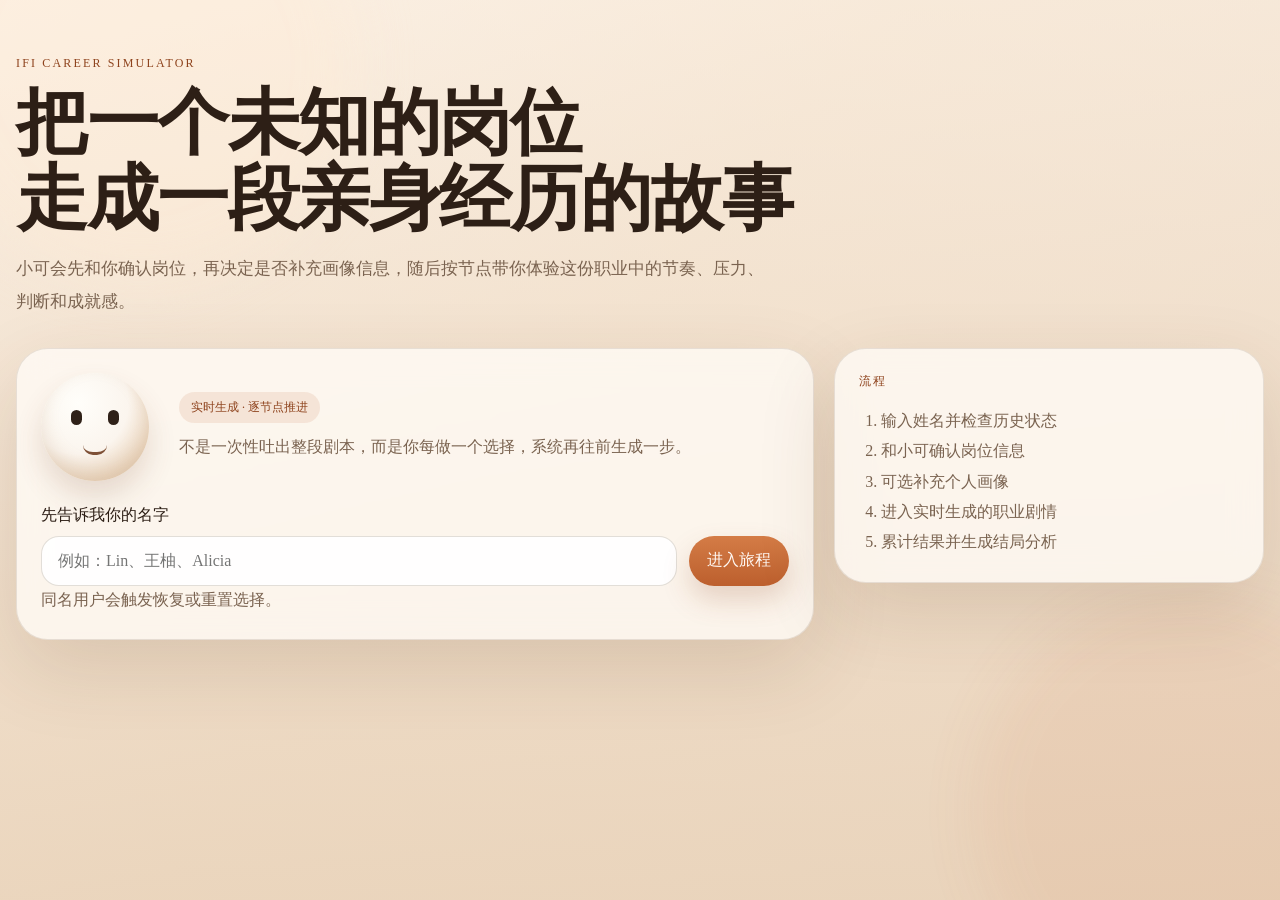
==== frontend/index.html @ 436dc7ae "feat: v2 重构 + 故事流式展示与小可跳动动画 主要变更： - 架构重构：从单文件改为 Flask Blueprint 分层架构（routes/services/models/agents） " ====
<!DOCTYPE html>
<html lang="zh-CN">
  <head>
    <meta charset="UTF-8" />
    <meta name="viewport" content="width=device-width, initial-scale=1.0" />
    <title>IFI Career Simulator</title>
    <link rel="stylesheet" href="./styles.css" />
  </head>
  <body>
    <div class="page-glow page-glow-left"></div>
    <div class="page-glow page-glow-right"></div>

    <main class="app-shell">
      <section class="hero-panel">
        <div class="hero-intro">
          <div class="hero-topline">IFI Career Simulator</div>
          <h1 class="hero-title">把一个未知的岗位<br />走成一段亲身经历的故事</h1>
          <p class="hero-copy">
            小可会先和你确认岗位，再决定是否补充画像信息，随后按节点带你体验这份职业中的节奏、压力、判断和成就感。
          </p>
        </div>

        <div class="hero-grid">
          <article class="glass-card hero-card">
            <div class="mascot-block">
              <div class="mascot" aria-hidden="true">
                <div class="mascot-eye left"></div>
                <div class="mascot-eye right"></div>
                <div class="mascot-mouth"></div>
              </div>
              <div>
                <p class="eyebrow">实时生成 · 逐节点推进</p>
                <p class="mascot-copy">
                  不是一次性吐出整段剧本，而是你每做一个选择，系统再往前生成一步。
                </p>
              </div>
            </div>

            <form id="username-form" class="entry-form">
              <label class="field-label" for="username-input">先告诉我你的名字</label>
              <div class="entry-row">
                <input
                  id="username-input"
                  class="text-input"
                  type="text"
                  maxlength="64"
                  placeholder="例如：Lin、王柚、Alicia"
                  autocomplete="off"
                />
                <button id="start-button" class="primary-btn" type="submit">进入旅程</button>
              </div>
              <p class="field-help">同名用户会触发恢复或重置选择。</p>
            </form>

            <div id="entry-status" class="status-banner hidden"></div>
          </article>

          <article class="glass-card side-card">
            <div class="section-kicker">流程</div>
            <ol class="phase-list">
              <li>输入姓名并检查历史状态</li>
              <li>和小可确认岗位信息</li>
              <li>可选补充个人画像</li>
              <li>进入实时生成的职业剧情</li>
              <li>累计结果并生成结局分析</li>
            </ol>
          </article>
        </div>
      </section>

      <section id="workspace" class="workspace hidden">
        <aside class="workspace-sidebar">
          <article class="glass-card sidebar-card identity-card">
            <div class="section-kicker">当前用户</div>
            <h2 id="sidebar-username" class="sidebar-title">-</h2>
            <p id="sidebar-phase" class="sidebar-meta">尚未开始</p>
            <p id="sidebar-last-active" class="sidebar-caption"></p>
          </article>

          <article class="glass-card sidebar-card">
            <div class="section-kicker">进度</div>
            <div id="phase-rail" class="phase-rail"></div>
          </article>

          <article class="glass-card sidebar-card">
            <div class="section-kicker">职业设定</div>
            <div id="job-summary" class="summary-block empty-copy">完成岗位收集后会显示。</div>
          </article>

          <article class="glass-card sidebar-card">
            <div class="section-kicker">分数</div>
            <div class="score-grid">
              <div class="score-item">
                <span>匹配度</span>
                <strong id="score-fit">0</strong>
              </div>
              <div class="score-item">
                <span>压力</span>
                <strong id="score-stress">0</strong>
              </div>
              <div class="score-item">
                <span>成长</span>
                <strong id="score-growth">0</strong>
              </div>
            </div>
          </article>

          <article class="glass-card sidebar-card">
            <div class="section-kicker">已做选择</div>
            <div id="choice-timeline" class="timeline empty-copy">剧情开始后会逐步记录。</div>
          </article>
        </aside>

        <section class="workspace-main">
          <article class="glass-card board-card">
            <div class="board-header">
              <div>
                <div class="section-kicker">消息面板</div>
                <h2 id="board-title" class="board-title">和小可开始对话</h2>
              </div>
              <button id="restart-button" class="ghost-btn hidden" type="button">重新开始</button>
            </div>

            <div id="global-status" class="status-banner hidden"></div>

            <div id="chat-panel" class="panel-section hidden">
              <div id="chat-stream" class="chat-stream"></div>
              <div class="composer-wrap">
                <form id="chat-form" class="composer-form">
                  <textarea
                    id="chat-input"
                    class="chat-input"
                    rows="3"
                    placeholder="把岗位名称、日常任务、行业、公司规模这些告诉小可。"
                  ></textarea>
                  <div class="composer-actions">
                    <button id="skip-profile-button" class="ghost-btn hidden" type="button">跳过画像</button>
                    <button id="send-button" class="primary-btn" type="submit">发送</button>
                  </div>
                </form>
              </div>
            </div>

            <div id="story-panel" class="panel-section hidden">
              <div id="story-meta" class="story-meta hidden"></div>
              <div id="story-stage" class="story-stage"></div>
            </div>
          </article>
        </section>
      </section>
    </main>

    <dialog id="resume-dialog" class="resume-dialog">
      <form method="dialog" class="resume-card">
        <p class="section-kicker">发现历史记录</p>
        <h2 id="resume-title" class="dialog-title">是否继续上次旅程？</h2>
        <p id="resume-copy" class="dialog-copy"></p>
        <div class="dialog-actions">
          <button id="resume-continue" class="primary-btn" value="continue">继续上次</button>
          <button id="resume-reset" class="ghost-btn" value="reset">重新开始</button>
        </div>
      </form>
    </dialog>

    <script src="./app.js"></script>
  </body>
</html>
---- frontend/styles.css ----
:root {
  --bg: #f6eadc;
  --bg-deep: #ead5bd;
  --panel: rgba(255, 251, 246, 0.78);
  --panel-strong: rgba(255, 252, 248, 0.96);
  --line: rgba(77, 49, 24, 0.12);
  --ink: #2d1f16;
  --muted: #7a6350;
  --accent: #bf6230;
  --accent-deep: #8e431d;
  --accent-soft: rgba(191, 98, 48, 0.12);
  --ok: #275f49;
  --warn: #9d4b31;
  --shadow: 0 28px 80px rgba(85, 49, 22, 0.14);
  --radius-xl: 32px;
  --radius-lg: 24px;
  --radius-md: 18px;
  --radius-sm: 12px;
}

* {
  box-sizing: border-box;
}

html,
body {
  margin: 0;
  min-height: 100%;
}

body {
  color: var(--ink);
  background:
    linear-gradient(180deg, rgba(255, 247, 238, 0.58), rgba(234, 213, 189, 0.82)),
    linear-gradient(130deg, #f7e9da 0%, #edd7bd 44%, #e4ccb4 100%);
  font-family: "Source Han Serif SC", "Noto Serif CJK SC", "Songti SC", Georgia, serif;
}

button,
input,
textarea {
  font: inherit;
}

button {
  border: 0;
}

.hidden {
  display: none !important;
}

.page-glow {
  position: fixed;
  width: 34vw;
  height: 34vw;
  border-radius: 999px;
  filter: blur(28px);
  opacity: 0.4;
  pointer-events: none;
  z-index: 0;
}

.page-glow-left {
  top: -12vw;
  left: -6vw;
  background: rgba(255, 236, 214, 0.92);
}

.page-glow-right {
  right: -10vw;
  bottom: -10vw;
  background: rgba(208, 119, 76, 0.22);
}

.app-shell {
  position: relative;
  z-index: 1;
  width: min(1280px, calc(100% - 32px));
  margin: 0 auto;
  padding: 28px 0 44px;
}

.hero-panel {
  display: grid;
  gap: 26px;
}

.hero-intro {
  display: grid;
  justify-items: start;
  gap: 14px;
  padding: 28px 0 4px;
  text-align: left;
}

.hero-topline,
.section-kicker {
  color: var(--accent-deep);
  font-size: 12px;
  letter-spacing: 0.18em;
  text-transform: uppercase;
}

.hero-title {
  max-width: 30ch;
  margin: 0;
  font-size: clamp(40px, 6vw, 72px);
  line-height: 1.06;
  letter-spacing: -0.02em;
}

.hero-copy {
  max-width: 760px;
  margin: 0;
  color: var(--muted);
  font-size: 17px;
  line-height: 1.95;
}

.hero-grid {
  display: grid;
  grid-template-columns: minmax(0, 1.3fr) minmax(280px, 0.7fr);
  gap: 20px;
  align-items: start;
}

.glass-card {
  border: 1px solid var(--line);
  border-radius: var(--radius-xl);
  background: var(--panel);
  box-shadow: var(--shadow);
  backdrop-filter: blur(16px);
}

.hero-card,
.side-card,
.sidebar-card,
.board-card {
  padding: 24px;
}

.mascot-block {
  display: grid;
  grid-template-columns: 120px 1fr;
  gap: 18px;
  align-items: center;
}

.mascot {
  position: relative;
  width: 108px;
  height: 108px;
  border-radius: 999px;
  background:
    radial-gradient(circle at 34% 28%, #fffefa 0%, #fbf5ee 48%, #edd9c3 74%, #dcc3a8 100%);
  box-shadow:
    inset 0 -10px 18px rgba(172, 133, 94, 0.18),
    0 16px 28px rgba(111, 69, 36, 0.16);
  animation: drift 3.6s ease-in-out infinite;
}

.mascot-eye,
.mascot-mouth {
  position: absolute;
}

.mascot-eye {
  top: 37px;
  width: 11px;
  height: 15px;
  border-radius: 999px;
  background: #2f2118;
}

.mascot-eye.left {
  left: 30px;
}

.mascot-eye.right {
  right: 30px;
}

.mascot-mouth {
  left: 50%;
  bottom: 26px;
  width: 24px;
  height: 10px;
  transform: translateX(-50%);
  border-bottom: 3px solid #7e5036;
  border-radius: 0 0 20px 20px;
}

@keyframes drift {
  0%,
  100% {
    transform: translateY(0);
  }
  50% {
    transform: translateY(-8px);
  }
}

.eyebrow {
  display: inline-flex;
  margin: 0 0 10px;
  padding: 7px 12px;
  border-radius: 999px;
  background: var(--accent-soft);
  color: var(--accent-deep);
  font-size: 12px;
}

.mascot-copy,
.field-help,
.sidebar-meta,
.sidebar-caption,
.empty-copy,
.dialog-copy {
  margin: 0;
  color: var(--muted);
  line-height: 1.8;
}

.entry-form {
  margin-top: 24px;
}

.field-label {
  display: block;
  margin-bottom: 10px;
  font-size: 16px;
}

.entry-row {
  display: grid;
  grid-template-columns: 1fr auto;
  gap: 12px;
}

.text-input,
.chat-input {
  width: 100%;
  padding: 15px 16px;
  border-radius: var(--radius-md);
  border: 1px solid rgba(77, 49, 24, 0.16);
  background: rgba(255, 255, 255, 0.88);
  color: var(--ink);
}

.text-input:focus,
.chat-input:focus {
  outline: 2px solid rgba(191, 98, 48, 0.18);
  border-color: rgba(191, 98, 48, 0.32);
}

.primary-btn,
.ghost-btn,
.option-btn {
  display: inline-flex;
  align-items: center;
  justify-content: center;
  min-height: 48px;
  padding: 12px 18px;
  border-radius: 999px;
  cursor: pointer;
  transition: transform 180ms ease, box-shadow 180ms ease, background 180ms ease;
}

.primary-btn {
  color: #fff8f3;
  background: linear-gradient(180deg, #d47c46 0%, #bc5f2d 100%);
  box-shadow: 0 14px 28px rgba(151, 83, 45, 0.22);
}

.ghost-btn {
  color: var(--ink);
  background: rgba(255, 255, 255, 0.82);
  border: 1px solid rgba(77, 49, 24, 0.12);
}

.primary-btn:hover,
.ghost-btn:hover,
.option-btn:hover {
  transform: translateY(-1px);
}

.phase-list {
  margin: 16px 0 0;
  padding-left: 22px;
  color: var(--muted);
  line-height: 1.9;
}

.workspace {
  display: grid;
  grid-template-columns: minmax(280px, 340px) minmax(0, 1fr);
  gap: 20px;
  margin-top: 24px;
}

.workspace-sidebar {
  display: grid;
  gap: 18px;
  align-content: start;
}

.sidebar-title,
.board-title,
.dialog-title {
  margin: 6px 0 0;
  font-size: clamp(26px, 3vw, 38px);
}

.summary-block {
  margin-top: 14px;
  line-height: 1.8;
}

.summary-block p {
  margin: 0 0 10px;
}

.summary-block p:last-child {
  margin-bottom: 0;
}

.score-grid {
  display: grid;
  grid-template-columns: repeat(3, minmax(0, 1fr));
  gap: 10px;
  margin-top: 16px;
}

.score-item {
  padding: 14px 12px;
  border-radius: var(--radius-md);
  background: rgba(255, 255, 255, 0.76);
  border: 1px solid rgba(77, 49, 24, 0.08);
  text-align: center;
}

.score-item span {
  display: block;
  color: var(--muted);
  font-size: 13px;
}

.score-item strong {
  display: block;
  margin-top: 6px;
  font-size: 28px;
}

.phase-rail,
.timeline {
  display: grid;
  gap: 10px;
  margin-top: 14px;
}

.phase-chip,
.timeline-item {
  padding: 12px 14px;
  border-radius: var(--radius-sm);
  background: rgba(255, 255, 255, 0.74);
  border: 1px solid rgba(77, 49, 24, 0.08);
}

.phase-chip.active {
  background: rgba(191, 98, 48, 0.12);
  border-color: rgba(191, 98, 48, 0.2);
}

.phase-chip.done {
  background: rgba(39, 95, 73, 0.1);
  border-color: rgba(39, 95, 73, 0.18);
}

.board-header {
  display: flex;
  justify-content: space-between;
  align-items: start;
  gap: 16px;
}

.status-banner {
  margin-top: 18px;
  padding: 14px 16px;
  border-radius: var(--radius-md);
  background: rgba(255, 255, 255, 0.82);
  border: 1px solid rgba(77, 49, 24, 0.08);
  color: var(--muted);
  line-height: 1.7;
}

.status-banner.error {
  color: var(--warn);
  background: rgba(255, 241, 236, 0.92);
  border-color: rgba(157, 75, 49, 0.18);
}

.status-banner.success {
  color: var(--ok);
  background: rgba(241, 255, 249, 0.92);
  border-color: rgba(39, 95, 73, 0.18);
}

.panel-section {
  margin-top: 22px;
}

.chat-stream {
  display: grid;
  gap: 14px;
  max-height: 62vh;
  overflow: auto;
  padding-right: 4px;
}

.message {
  display: grid;
  gap: 8px;
  padding: 16px 18px;
  border-radius: var(--radius-lg);
  background: rgba(255, 255, 255, 0.82);
  border: 1px solid rgba(77, 49, 24, 0.08);
}

.message.user {
  background: rgba(247, 233, 216, 0.92);
}

.message-role {
  color: var(--accent-deep);
  font-size: 12px;
  letter-spacing: 0.08em;
  text-transform: uppercase;
}

.message-content {
  line-height: 1.9;
  white-space: pre-wrap;
  word-break: break-word;
}

.composer-wrap {
  margin-top: 18px;
  padding-top: 18px;
  border-top: 1px solid rgba(77, 49, 24, 0.08);
}

.composer-form {
  display: grid;
  gap: 12px;
}

.chat-input {
  min-height: 110px;
  resize: vertical;
  line-height: 1.8;
}

.composer-actions {
  display: flex;
  justify-content: space-between;
  gap: 12px;
  align-items: center;
}

.story-meta,
.story-card,
.ending-card {
  padding: 22px;
  border-radius: var(--radius-lg);
  background: rgba(255, 255, 255, 0.8);
  border: 1px solid rgba(77, 49, 24, 0.08);
}

.story-meta {
  margin-bottom: 16px;
}

.story-meta h3,
.story-card h3,
.ending-card h3 {
  margin: 10px 0 0;
  font-size: 28px;
}

.story-body,
.ending-body {
  margin-top: 16px;
}

.story-body p,
.ending-body p {
  margin: 0 0 14px;
  line-height: 1.95;
}

.options-grid {
  display: grid;
  gap: 12px;
  margin-top: 18px;
}

.option-btn {
  justify-content: flex-start;
  min-height: 64px;
  padding: 16px 18px;
  border-radius: var(--radius-md);
  text-align: left;
  background: rgba(246, 238, 228, 0.82);
  border: 1px solid rgba(77, 49, 24, 0.12);
  color: var(--ink);
}

.option-btn:disabled,
.primary-btn:disabled,
.ghost-btn:disabled {
  cursor: not-allowed;
  opacity: 0.55;
  transform: none;
}

.resume-dialog {
  width: min(520px, calc(100% - 24px));
  padding: 0;
  border: 0;
  background: transparent;
}

.resume-dialog::backdrop {
  background: rgba(42, 28, 18, 0.32);
  backdrop-filter: blur(8px);
}

.resume-card {
  padding: 24px;
  border-radius: var(--radius-xl);
  border: 1px solid var(--line);
  background: rgba(255, 250, 245, 0.98);
  box-shadow: var(--shadow);
}

.dialog-actions {
  display: flex;
  flex-wrap: wrap;
  gap: 12px;
  margin-top: 18px;
}

/* --- Streaming card --- */

.streaming-card {
  display: grid;
  grid-template-columns: 56px 1fr;
  gap: 18px;
  align-items: start;
}

.streaming-mascot {
  position: sticky;
  top: 22px;
  width: 48px;
  height: 48px;
  margin-top: 4px;
  animation: mascot-bounce 2s cubic-bezier(0.33, 0, 0.67, 1) infinite;
  transition: opacity 0.4s ease;
}

.streaming-mascot.fade-out {
  opacity: 0;
  pointer-events: none;
}

.streaming-mascot-inner {
  position: relative;
  width: 48px;
  height: 48px;
  border-radius: 999px;
  background:
    radial-gradient(circle at 34% 28%, #fffefa 0%, #fbf5ee 48%, #edd9c3 74%, #dcc3a8 100%);
  box-shadow:
    inset 0 -4px 8px rgba(172, 133, 94, 0.18),
    0 6px 14px rgba(111, 69, 36, 0.16);
}

.streaming-mascot-inner .mascot-eye {
  top: 16px;
  width: 5px;
  height: 7px;
}

.streaming-mascot-inner .mascot-eye.left {
  left: 14px;
}

.streaming-mascot-inner .mascot-eye.right {
  right: 14px;
}

.streaming-mascot-inner .mascot-mouth {
  bottom: 11px;
  width: 12px;
  height: 5px;
  border-bottom-width: 2px;
}

@keyframes mascot-bounce {
  0% {
    transform: translateY(0) scaleX(1) scaleY(1);
  }
  20% {
    transform: translateY(-12px) scaleX(0.96) scaleY(1.04);
  }
  40% {
    transform: translateY(-14px) scaleX(0.95) scaleY(1.05);
  }
  50% {
    transform: translateY(0) scaleX(1.12) scaleY(0.88);
  }
  56% {
    transform: translateY(-4px) scaleX(0.98) scaleY(1.02);
  }
  64% {
    transform: translateY(0) scaleX(1.04) scaleY(0.96);
  }
  70%, 100% {
    transform: translateY(0) scaleX(1) scaleY(1);
  }
}

.streaming-content {
  min-height: 80px;
}

.streaming-kicker {
  animation: pulse-opacity 1.5s ease-in-out infinite;
}

@keyframes pulse-opacity {
  0%, 100% { opacity: 1; }
  50% { opacity: 0.45; }
}

.streaming-title {
  margin: 10px 0 0;
  font-size: 28px;
  opacity: 0;
  transform: translateY(4px);
  transition: opacity 0.3s ease, transform 0.3s ease;
}

.streaming-title.visible {
  opacity: 1;
  transform: translateY(0);
}

.streaming-body {
  margin-top: 16px;
}

.streaming-body p {
  margin: 0 0 14px;
  line-height: 1.95;
  white-space: pre-wrap;
  word-break: break-word;
}

@media (max-width: 960px) {
  .hero-grid,
  .workspace,
  .mascot-block,
  .entry-row {
    grid-template-columns: 1fr;
  }

  .app-shell {
    width: min(100%, calc(100% - 20px));
    padding-top: 20px;
  }

  .hero-title {
    max-width: 100%;
  }

  .hero-intro {
    justify-items: start;
    text-align: left;
    padding-top: 8px;
  }

  .composer-actions,
  .board-header {
    flex-direction: column;
    align-items: stretch;
  }
}
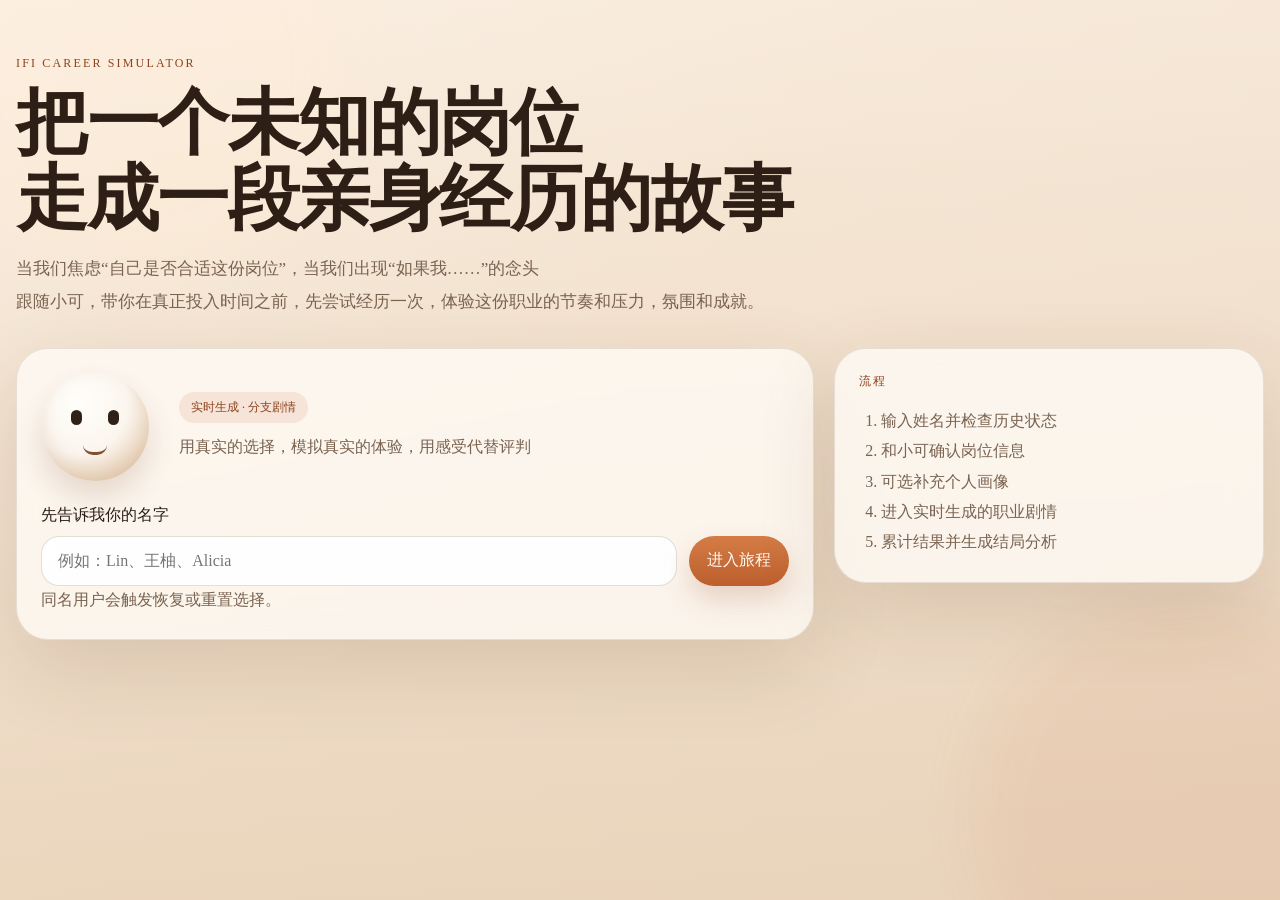
==== commit 016eabd2: "copy: 更新首页文案和小可开场白 - 首页 hero 文案改为"if I"概念定位，强调体验感 - 小可开场白增加 JD 粘贴引导，降低用户输入门槛  Co-Authored-By: Claude" ====
--- a/frontend/index.html
+++ b/frontend/index.html
@@ -16,7 +16,8 @@
           <div class="hero-topline">IFI Career Simulator</div>
           <h1 class="hero-title">把一个未知的岗位<br />走成一段亲身经历的故事</h1>
           <p class="hero-copy">
-            小可会先和你确认岗位，再决定是否补充画像信息，随后按节点带你体验这份职业中的节奏、压力、判断和成就感。
+            当我们焦虑“自己是否合适这份岗位”，当我们出现“如果我……”的念头<br />
+            跟随小可，带你在真正投入时间之前，先尝试经历一次，体验这份职业的节奏和压力，氛围和成就。
           </p>
         </div>
 
@@ -29,9 +30,9 @@
                 <div class="mascot-mouth"></div>
               </div>
               <div>
-                <p class="eyebrow">实时生成 · 逐节点推进</p>
+                <p class="eyebrow">实时生成 · 分支剧情</p>
                 <p class="mascot-copy">
-                  不是一次性吐出整段剧本，而是你每做一个选择，系统再往前生成一步。
+                  用真实的选择，模拟真实的体验，用感受代替评判
                 </p>
               </div>
             </div>
@@ -131,7 +132,7 @@
                     id="chat-input"
                     class="chat-input"
                     rows="3"
-                    placeholder="把岗位名称、日常任务、行业、公司规模这些告诉小可。"
+                    placeholder=""
                   ></textarea>
                   <div class="composer-actions">
                     <button id="skip-profile-button" class="ghost-btn hidden" type="button">跳过画像</button>
@@ -150,6 +151,19 @@
       </section>
     </main>
 
+    <section id="admin-panel" class="admin-panel hidden">
+      <header class="admin-header">
+        <h2 class="admin-title">管理员后台</h2>
+        <button id="admin-logout" class="ghost-btn" type="button">退出</button>
+      </header>
+      <div class="admin-content">
+        <aside id="admin-user-list" class="admin-sidebar glass-card"></aside>
+        <main id="admin-detail" class="admin-main glass-card">
+          <p class="empty-copy">选择左侧用户查看详情</p>
+        </main>
+      </div>
+    </section>
+
     <dialog id="resume-dialog" class="resume-dialog">
       <form method="dialog" class="resume-card">
         <p class="section-kicker">发现历史记录</p>
--- a/frontend/styles.css
+++ b/frontend/styles.css
@@ -444,6 +444,78 @@
   word-break: break-word;
 }
 
+.message-with-avatar {
+  display: grid;
+  grid-template-columns: 36px 1fr;
+  gap: 12px;
+  align-items: start;
+}
+
+.chat-mascot {
+  width: 32px;
+  height: 32px;
+  margin-top: 2px;
+}
+
+.chat-mascot.bouncing {
+  animation: mascot-bounce 2s cubic-bezier(0.33, 0, 0.67, 1) infinite;
+}
+
+.chat-mascot-inner {
+  position: relative;
+  width: 32px;
+  height: 32px;
+  border-radius: 999px;
+  background: radial-gradient(circle at 34% 28%, #fffefa 0%, #fbf5ee 48%, #edd9c3 74%, #dcc3a8 100%);
+  box-shadow: inset 0 -3px 6px rgba(172, 133, 94, 0.18), 0 4px 10px rgba(111, 69, 36, 0.12);
+}
+
+.chat-mascot-inner .mascot-eye {
+  top: 11px;
+  width: 4px;
+  height: 5px;
+}
+
+.chat-mascot-inner .mascot-eye.left {
+  left: 9px;
+}
+
+.chat-mascot-inner .mascot-eye.right {
+  right: 9px;
+}
+
+.chat-mascot-inner .mascot-mouth {
+  bottom: 7px;
+  width: 8px;
+  height: 4px;
+  border-bottom-width: 1.5px;
+}
+
+.chat-options {
+  display: flex;
+  flex-wrap: wrap;
+  gap: 10px;
+  padding: 12px 0;
+}
+
+.chat-option-btn {
+  padding: 12px 16px;
+  border-radius: 999px;
+  background: rgba(246, 238, 228, 0.82);
+  border: 1px solid rgba(77, 49, 24, 0.12);
+  color: var(--ink);
+  cursor: pointer;
+  transition: transform 180ms ease, background 180ms ease;
+  font: inherit;
+  line-height: 1.6;
+}
+
+.chat-option-btn:hover {
+  transform: translateY(-1px);
+  background: rgba(191, 98, 48, 0.12);
+  border-color: rgba(191, 98, 48, 0.2);
+}
+
 .composer-wrap {
   margin-top: 18px;
   padding-top: 18px;
@@ -554,58 +626,7 @@
 /* --- Streaming card --- */
 
 .streaming-card {
-  display: grid;
-  grid-template-columns: 56px 1fr;
-  gap: 18px;
-  align-items: start;
-}
-
-.streaming-mascot {
-  position: sticky;
-  top: 22px;
-  width: 48px;
-  height: 48px;
-  margin-top: 4px;
-  animation: mascot-bounce 2s cubic-bezier(0.33, 0, 0.67, 1) infinite;
-  transition: opacity 0.4s ease;
-}
-
-.streaming-mascot.fade-out {
-  opacity: 0;
-  pointer-events: none;
-}
-
-.streaming-mascot-inner {
-  position: relative;
-  width: 48px;
-  height: 48px;
-  border-radius: 999px;
-  background:
-    radial-gradient(circle at 34% 28%, #fffefa 0%, #fbf5ee 48%, #edd9c3 74%, #dcc3a8 100%);
-  box-shadow:
-    inset 0 -4px 8px rgba(172, 133, 94, 0.18),
-    0 6px 14px rgba(111, 69, 36, 0.16);
-}
-
-.streaming-mascot-inner .mascot-eye {
-  top: 16px;
-  width: 5px;
-  height: 7px;
-}
-
-.streaming-mascot-inner .mascot-eye.left {
-  left: 14px;
-}
-
-.streaming-mascot-inner .mascot-eye.right {
-  right: 14px;
-}
-
-.streaming-mascot-inner .mascot-mouth {
-  bottom: 11px;
-  width: 12px;
-  height: 5px;
-  border-bottom-width: 2px;
+  display: block;
 }
 
 @keyframes mascot-bounce {
@@ -698,3 +719,179 @@
     align-items: stretch;
   }
 }
+
+/* ─── Admin Panel ─── */
+
+.admin-panel {
+  width: 100%;
+  max-width: 1200px;
+  margin: 40px auto;
+  padding: 0 24px;
+}
+
+.admin-header {
+  display: flex;
+  justify-content: space-between;
+  align-items: center;
+  margin-bottom: 24px;
+}
+
+.admin-title {
+  font-size: 1.5rem;
+  color: var(--ink);
+}
+
+.admin-content {
+  display: grid;
+  grid-template-columns: 280px 1fr;
+  gap: 20px;
+  align-items: start;
+}
+
+.admin-sidebar {
+  padding: 16px;
+  max-height: calc(100vh - 160px);
+  overflow-y: auto;
+}
+
+.admin-main {
+  padding: 20px;
+  min-height: 400px;
+  max-height: calc(100vh - 160px);
+  overflow-y: auto;
+}
+
+.admin-user-item {
+  display: flex;
+  flex-direction: column;
+  gap: 2px;
+  padding: 10px 12px;
+  border-radius: var(--radius-sm);
+  cursor: pointer;
+  transition: background 150ms ease;
+}
+
+.admin-user-item:hover {
+  background: var(--accent-soft);
+}
+
+.admin-user-phase {
+  font-size: 0.8rem;
+  color: var(--muted);
+}
+
+.admin-user-time {
+  font-size: 0.75rem;
+  color: var(--muted);
+}
+
+.admin-detail-header {
+  margin-bottom: 16px;
+}
+
+.admin-detail-header h3 {
+  margin-bottom: 12px;
+  color: var(--ink);
+}
+
+.admin-tabs {
+  display: flex;
+  gap: 8px;
+  flex-wrap: wrap;
+}
+
+.admin-tab {
+  padding: 6px 14px;
+  border-radius: 999px;
+  border: 1px solid var(--line);
+  background: transparent;
+  color: var(--muted);
+  font: inherit;
+  font-size: 0.85rem;
+  cursor: pointer;
+  transition: all 150ms ease;
+}
+
+.admin-tab.active {
+  background: var(--accent);
+  color: #fff;
+  border-color: var(--accent);
+}
+
+.admin-tab:hover:not(.active) {
+  background: var(--accent-soft);
+}
+
+.admin-tab-content {
+  max-height: calc(100vh - 300px);
+  overflow-y: auto;
+}
+
+.admin-conversation {
+  display: flex;
+  flex-direction: column;
+  gap: 8px;
+}
+
+.admin-msg {
+  padding: 8px 12px;
+  border-radius: var(--radius-sm);
+  font-size: 0.9rem;
+  line-height: 1.6;
+}
+
+.admin-msg-assistant {
+  background: rgba(246, 238, 228, 0.6);
+}
+
+.admin-msg-user {
+  background: rgba(191, 98, 48, 0.08);
+}
+
+.admin-msg-role {
+  display: block;
+  font-size: 0.75rem;
+  color: var(--muted);
+  margin-bottom: 2px;
+}
+
+.admin-msg-content {
+  white-space: pre-wrap;
+  word-break: break-word;
+}
+
+.admin-log {
+  display: flex;
+  flex-direction: column;
+  gap: 4px;
+}
+
+.admin-log-entry summary {
+  padding: 6px 8px;
+  border-radius: var(--radius-sm);
+  font-size: 0.85rem;
+  color: var(--ink);
+  cursor: pointer;
+}
+
+.admin-log-entry summary:hover {
+  background: var(--accent-soft);
+}
+
+.admin-log-entry pre {
+  margin: 8px 0 12px;
+  padding: 12px;
+  background: rgba(0, 0, 0, 0.03);
+  border-radius: var(--radius-sm);
+  font-size: 0.78rem;
+  line-height: 1.5;
+  overflow-x: auto;
+  white-space: pre-wrap;
+  word-break: break-all;
+}
+
+@media (max-width: 960px) {
+  .admin-content {
+    grid-template-columns: 1fr;
+  }
+}
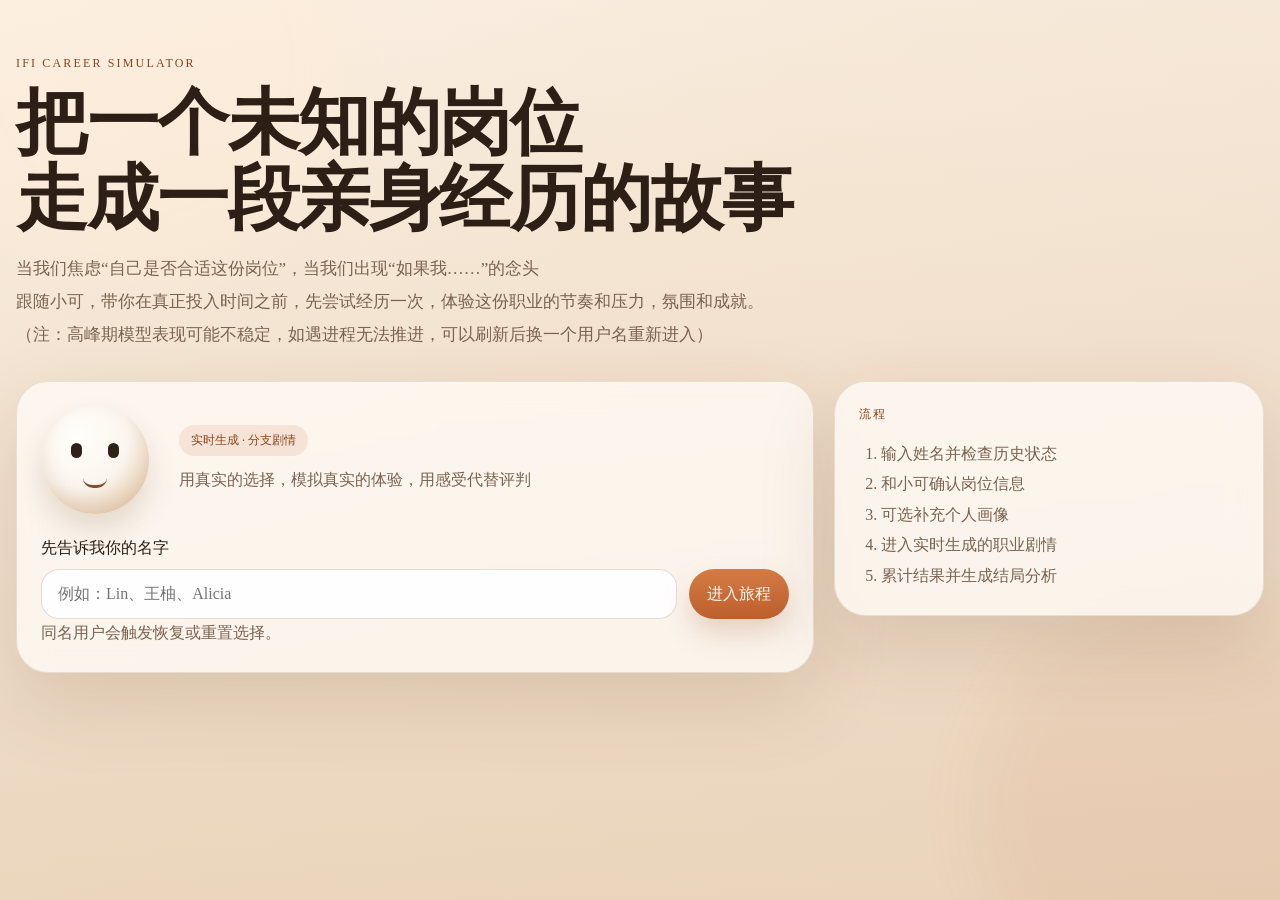
==== commit d5b32061: "copy: 首页增加高峰期使用提示 Co-Authored-By: Claude Opus 4.6 <noreply@anthropic.com>" ====
--- a/frontend/index.html
+++ b/frontend/index.html
@@ -17,7 +17,8 @@
           <h1 class="hero-title">把一个未知的岗位<br />走成一段亲身经历的故事</h1>
           <p class="hero-copy">
             当我们焦虑“自己是否合适这份岗位”，当我们出现“如果我……”的念头<br />
-            跟随小可，带你在真正投入时间之前，先尝试经历一次，体验这份职业的节奏和压力，氛围和成就。
+            跟随小可，带你在真正投入时间之前，先尝试经历一次，体验这份职业的节奏和压力，氛围和成就。<br />
+            （注：高峰期模型表现可能不稳定，如遇进程无法推进，可以刷新后换一个用户名重新进入）
           </p>
         </div>
 
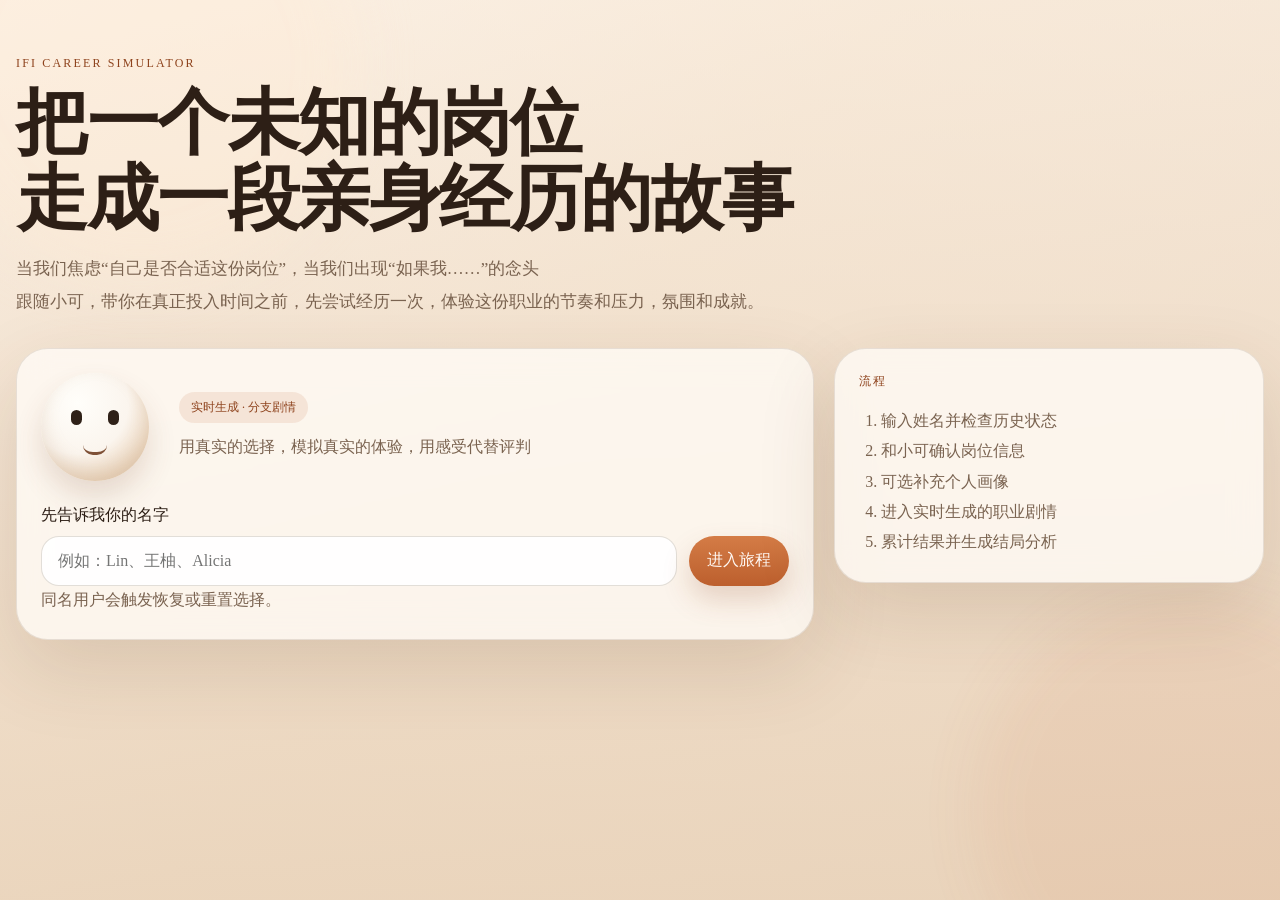
==== commit 99b5157a: "docs: 更新 README 反映 multi-agent 架构，移除高峰期提示 - README 更新：标签协议驱动 → multi-agent 协作架构描述 - 移除首页高峰期不稳定提示（flo" ====
--- a/frontend/index.html
+++ b/frontend/index.html
@@ -18,7 +18,6 @@
           <p class="hero-copy">
             当我们焦虑“自己是否合适这份岗位”，当我们出现“如果我……”的念头<br />
             跟随小可，带你在真正投入时间之前，先尝试经历一次，体验这份职业的节奏和压力，氛围和成就。<br />
-            （注：高峰期模型表现可能不稳定，如遇进程无法推进，可以刷新后换一个用户名重新进入）
           </p>
         </div>
 
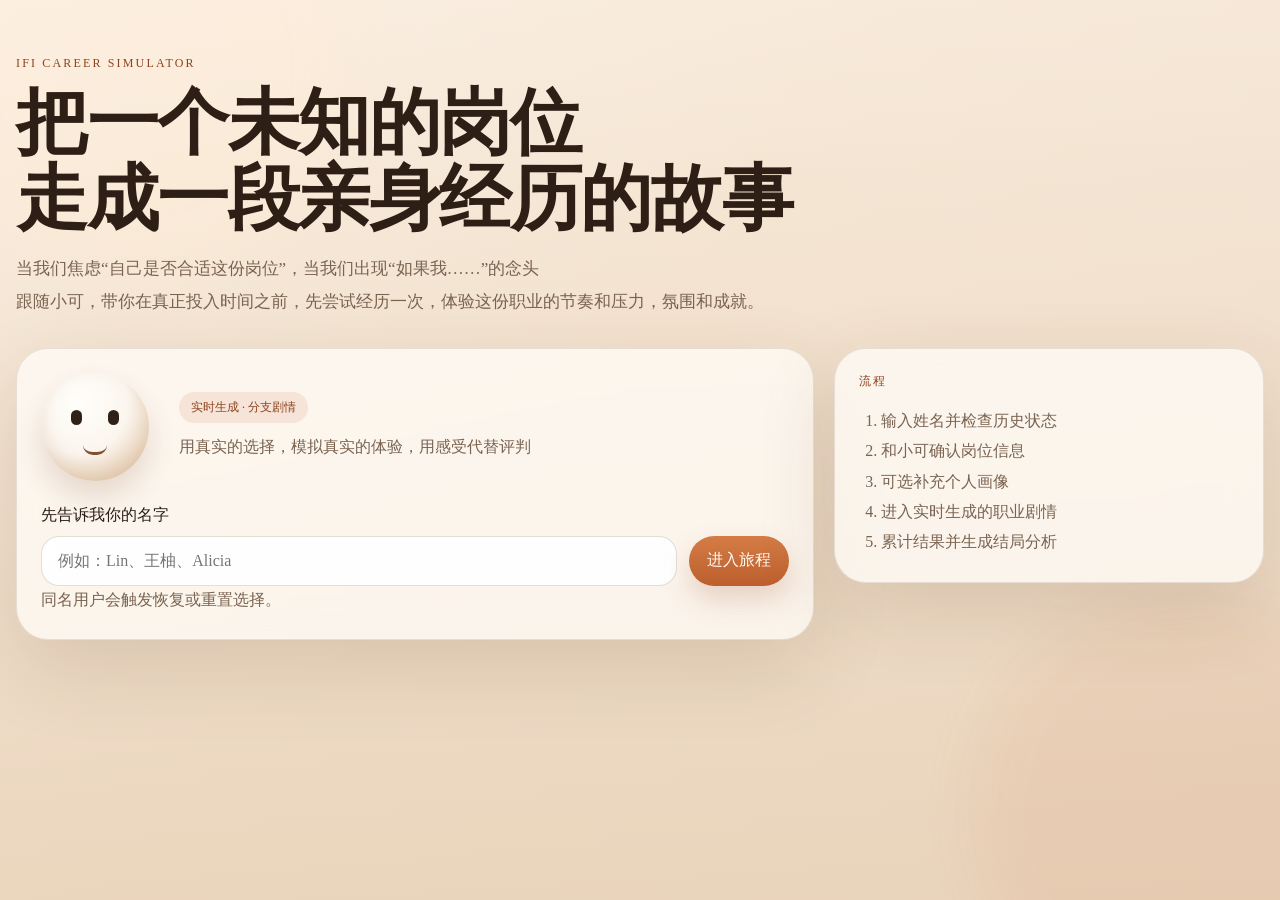
==== commit b7181ca3: "feat: 多会话存储，同一用户名支持多条独立旅程记录 - 重构 persistence.py：每个会话存储在 username/<session_id>/ 子目录，sessions.json 索引管" ====
--- a/frontend/index.html
+++ b/frontend/index.html
@@ -164,16 +164,15 @@
       </div>
     </section>
 
-    <dialog id="resume-dialog" class="resume-dialog">
-      <form method="dialog" class="resume-card">
+    <dialog id="sessions-dialog" class="sessions-dialog">
+      <div class="sessions-card">
         <p class="section-kicker">发现历史记录</p>
-        <h2 id="resume-title" class="dialog-title">是否继续上次旅程？</h2>
-        <p id="resume-copy" class="dialog-copy"></p>
+        <h2 id="sessions-title" class="dialog-title">欢迎回来</h2>
+        <div id="sessions-list" class="sessions-list"></div>
         <div class="dialog-actions">
-          <button id="resume-continue" class="primary-btn" value="continue">继续上次</button>
-          <button id="resume-reset" class="ghost-btn" value="reset">重新开始</button>
+          <button id="sessions-new" class="primary-btn" type="button">新建旅程</button>
         </div>
-      </form>
+      </div>
     </dialog>
 
     <script src="./app.js"></script>
--- a/frontend/styles.css
+++ b/frontend/styles.css
@@ -596,24 +596,64 @@
   transform: none;
 }
 
-.resume-dialog {
+.sessions-dialog {
   width: min(520px, calc(100% - 24px));
   padding: 0;
   border: 0;
   background: transparent;
 }
 
-.resume-dialog::backdrop {
+.sessions-dialog::backdrop {
   background: rgba(42, 28, 18, 0.32);
   backdrop-filter: blur(8px);
 }
 
-.resume-card {
+.sessions-card {
   padding: 24px;
   border-radius: var(--radius-xl);
   border: 1px solid var(--line);
   background: rgba(255, 250, 245, 0.98);
   box-shadow: var(--shadow);
+}
+
+.sessions-list {
+  display: flex;
+  flex-direction: column;
+  gap: 10px;
+  margin-top: 16px;
+  max-height: 320px;
+  overflow-y: auto;
+}
+
+.session-item {
+  padding: 14px 16px;
+  border-radius: var(--radius-sm);
+  border: 1px solid var(--line);
+  background: var(--panel);
+  cursor: pointer;
+  transition: border-color 0.15s, background 0.15s;
+}
+
+.session-item:hover {
+  border-color: var(--accent);
+  background: var(--accent-soft);
+}
+
+.session-time {
+  font-size: 0.82rem;
+  color: var(--muted);
+}
+
+.session-preview {
+  font-size: 0.95rem;
+  margin-top: 4px;
+  color: var(--ink);
+}
+
+.session-phase {
+  font-size: 0.78rem;
+  margin-top: 4px;
+  color: var(--muted);
 }
 
 .dialog-actions {
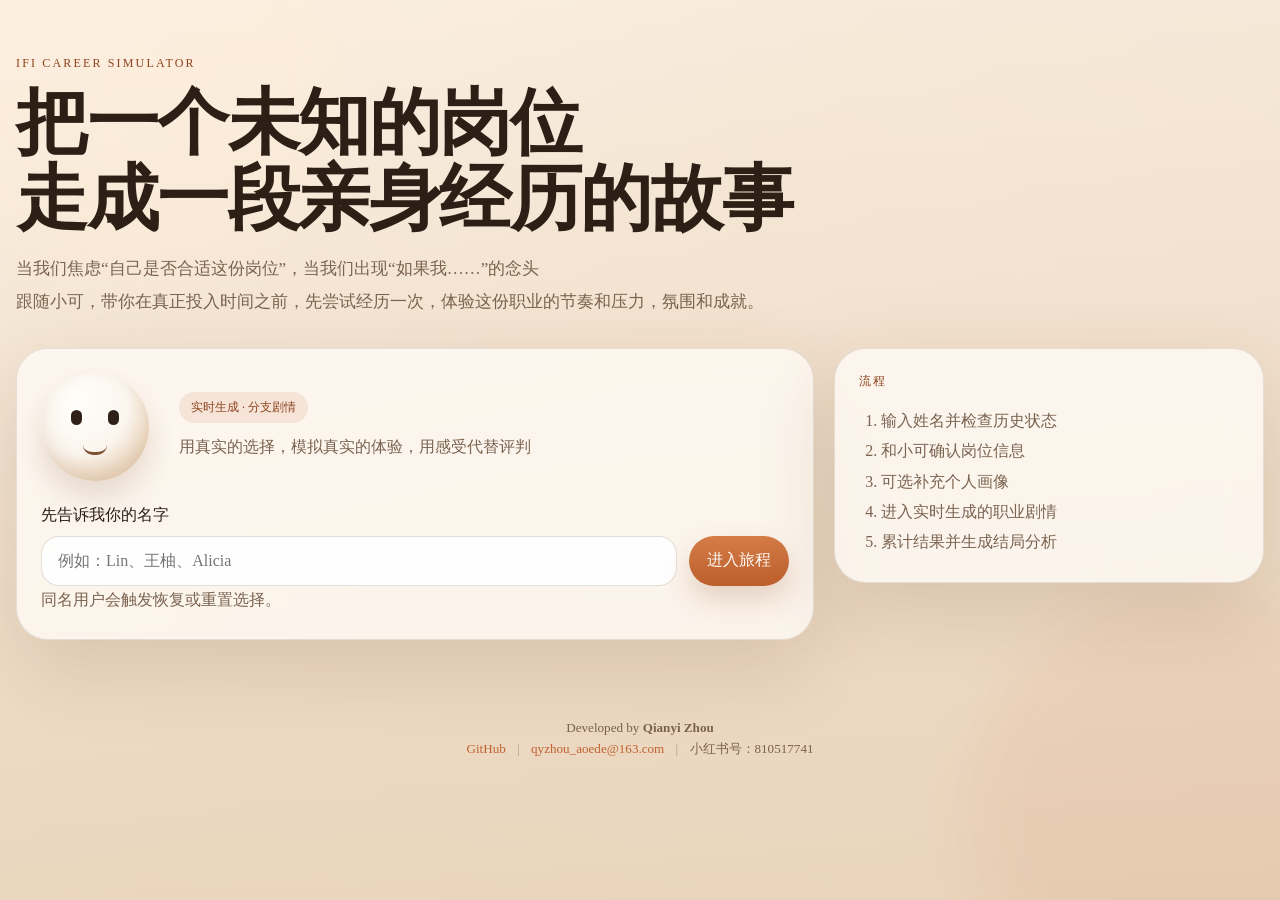
==== commit 73e832fe: "feat: 页面底部添加开发者信息 Co-Authored-By: Claude Opus 4.6 <noreply@anthropic.com>" ====
--- a/frontend/index.html
+++ b/frontend/index.html
@@ -175,6 +175,17 @@
       </div>
     </dialog>
 
+    <footer class="site-footer">
+      <p>Developed by <strong>Qianyi Zhou</strong></p>
+      <p>
+        <a href="https://github.com/Eleven-aoede/CareerSimulator-v2.git" target="_blank" rel="noopener">GitHub</a>
+        <span class="footer-sep">|</span>
+        <a href="mailto:qyzhou_aoede@163.com">qyzhou_aoede@163.com</a>
+        <span class="footer-sep">|</span>
+        <span>小红书号：810517741</span>
+      </p>
+    </footer>
+
     <script src="./app.js"></script>
   </body>
 </html>
--- a/frontend/styles.css
+++ b/frontend/styles.css
@@ -935,3 +935,28 @@
     grid-template-columns: 1fr;
   }
 }
+
+.site-footer {
+  text-align: center;
+  padding: 32px 16px 24px;
+  font-size: 0.82rem;
+  color: var(--muted);
+}
+
+.site-footer p {
+  margin: 4px 0;
+}
+
+.site-footer a {
+  color: var(--accent);
+  text-decoration: none;
+}
+
+.site-footer a:hover {
+  text-decoration: underline;
+}
+
+.footer-sep {
+  margin: 0 8px;
+  opacity: 0.5;
+}
